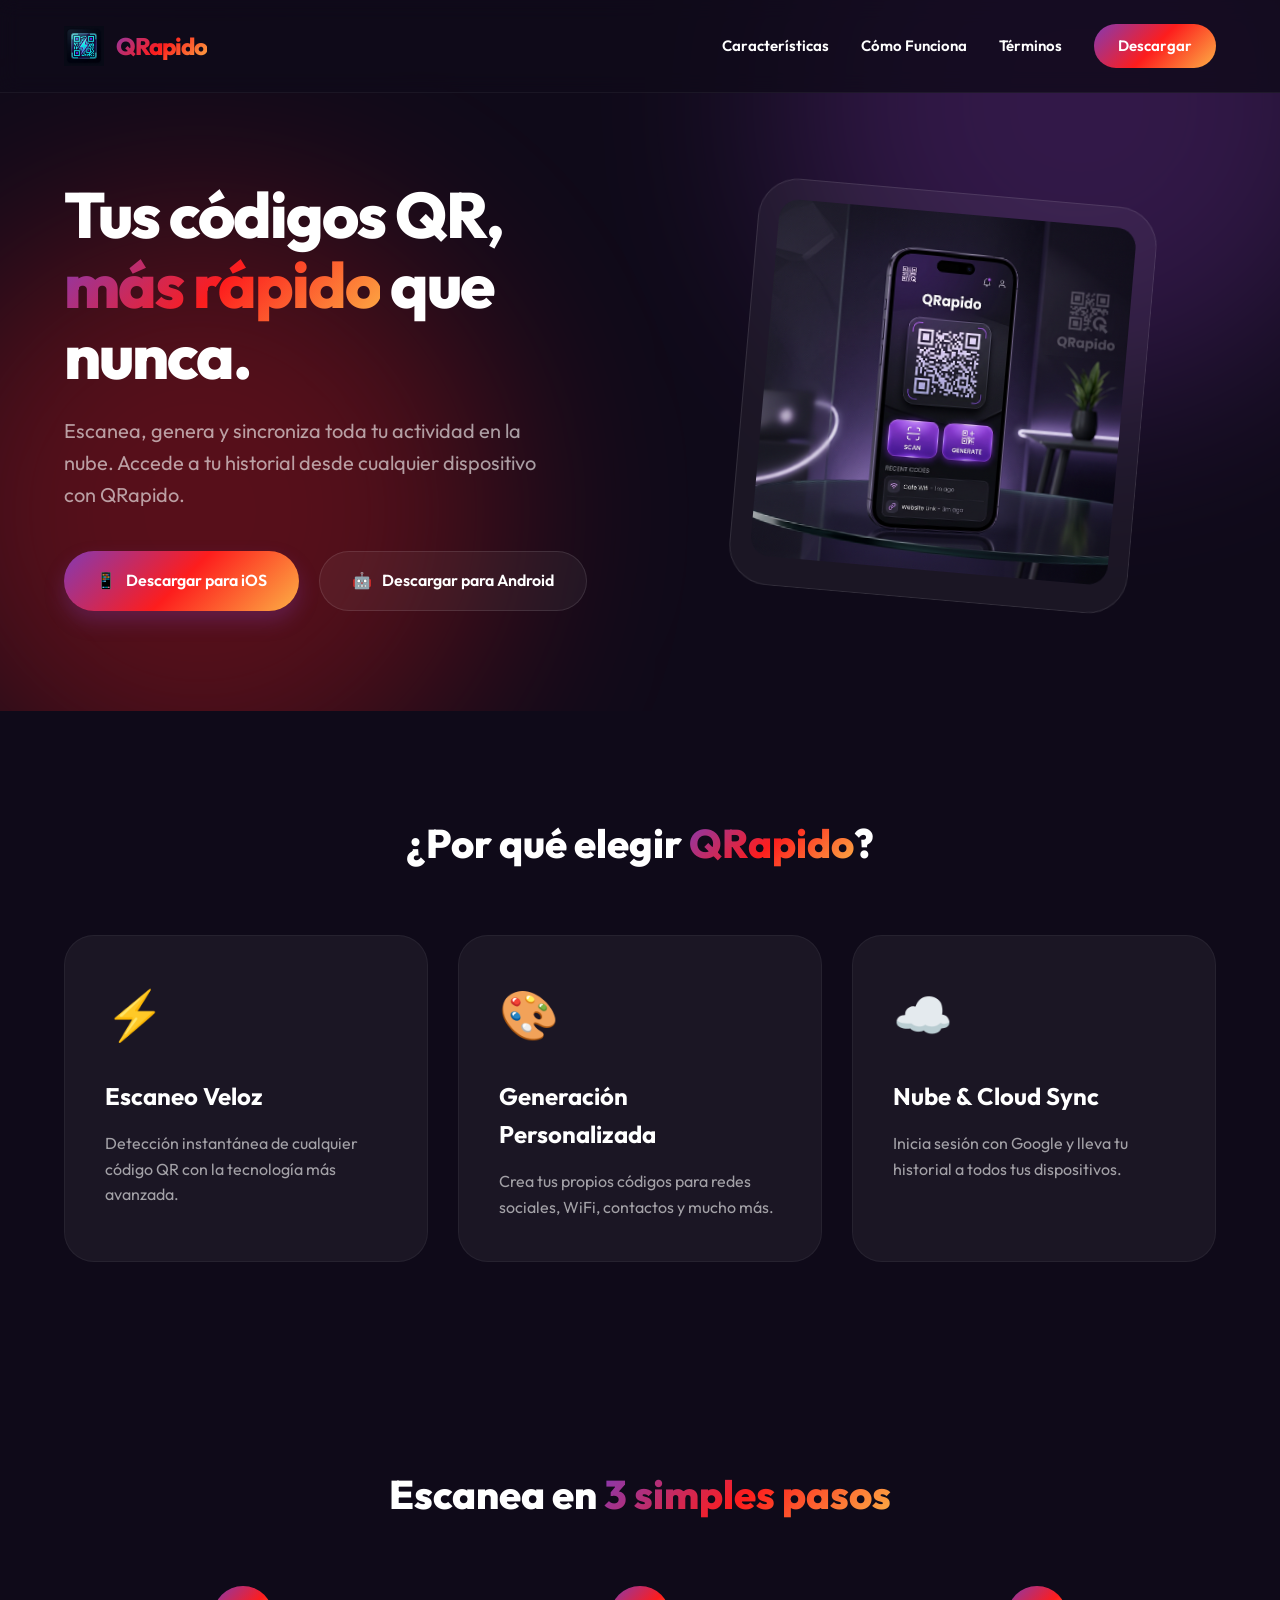
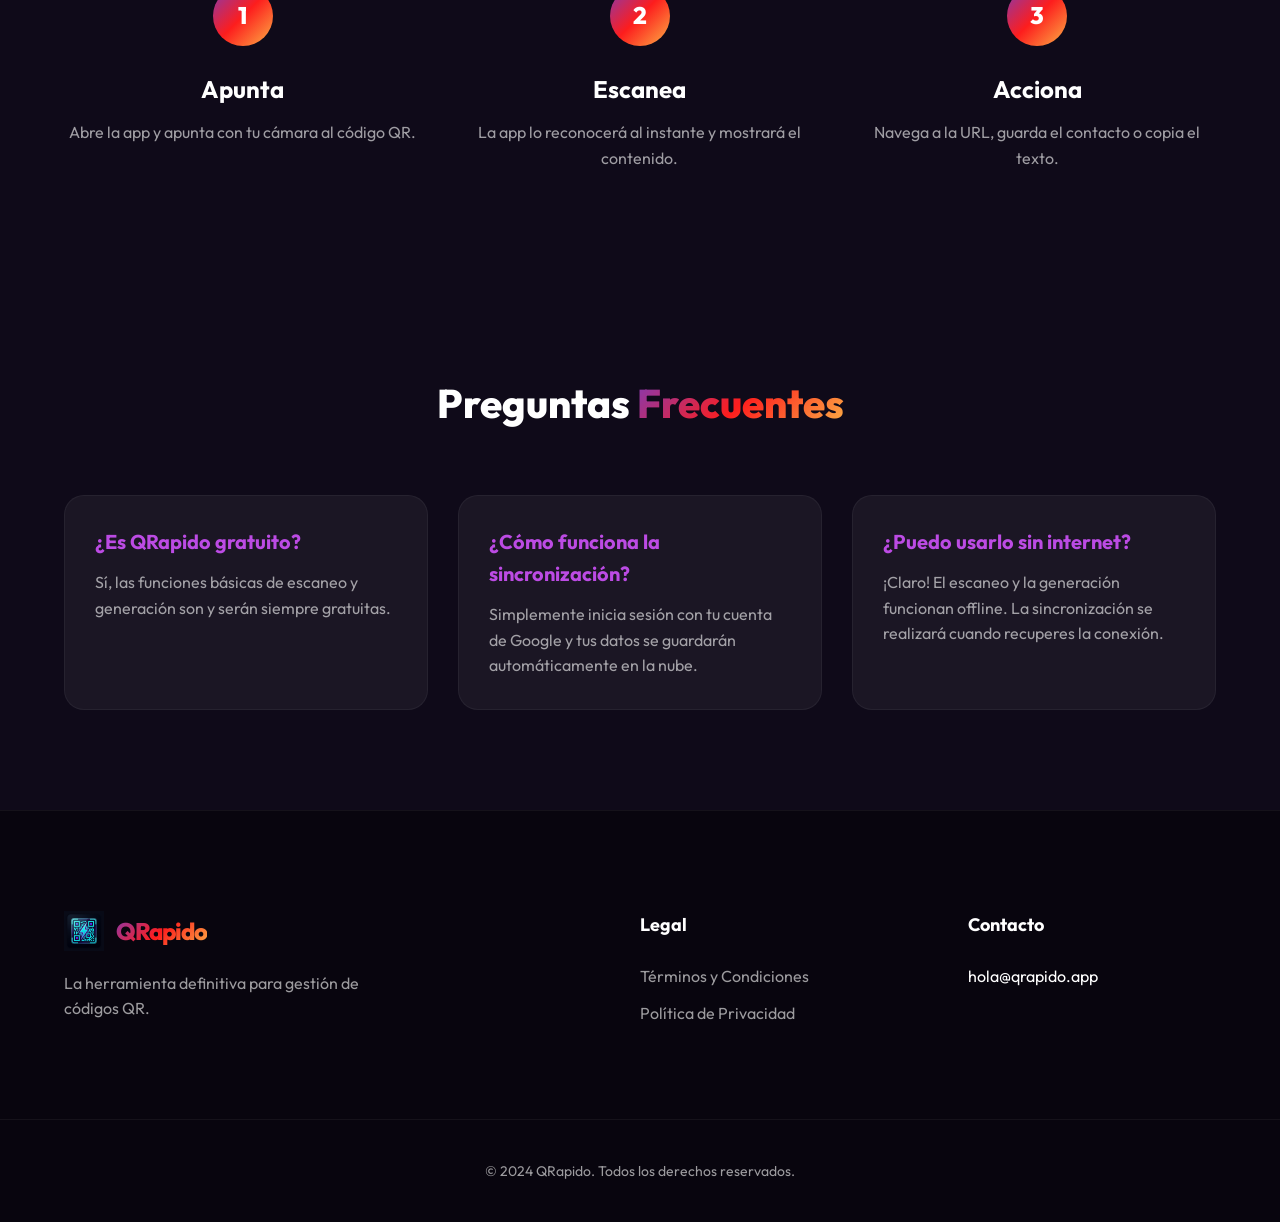
==== index.html @ 95e9070f "first commit" ====
<!DOCTYPE html>
<html lang="es">
<head>
    <meta charset="UTF-8">
    <meta name="viewport" content="width=device-width, initial-scale=1.0">
    <title>QRapido - Escanea y Genera QR al Instante</title>
    <meta name="description" content="QRapido es la forma más rápida de escanear y generar códigos QR con sincronización en la nube. Accede a tu historial desde cualquier lugar.">
    <link rel="preconnect" href="https://fonts.googleapis.com">
    <link rel="preconnect" href="https://fonts.gstatic.com" crossorigin>
    <link href="https://fonts.googleapis.com/css2?family=Outfit:wght@300;400;600;800&display=swap" rel="stylesheet">
    <link rel="stylesheet" href="style.css">
    <link rel="icon" href="logo.png">
</head>
<body>
    <header class="navbar">
        <div class="container">
            <div class="logo">
                <img src="logo.png" alt="QRapido Logo" class="logo-img">
                <span class="logo-text">QRapido</span>
            </div>
            <nav class="nav-links">
                <a href="#features">Características</a>
                <a href="#how-it-works">Cómo Funciona</a>
                <a href="terms.html">Términos</a>
                <a href="#" class="btn-primary-small">Descargar</a>
            </nav>
        </div>
    </header>

    <main>
        <section class="hero">
            <div class="container hero-grid">
                <div class="hero-content">
                    <h1 class="fade-in">Tus códigos QR, <span class="highlight">más rápido</span> que nunca.</h1>
                    <p class="fade-in delay-1">Escanea, genera y sincroniza toda tu actividad en la nube. Accede a tu historial desde cualquier dispositivo con QRapido.</p>
                    <div class="cta-buttons fade-in delay-2">
                        <a href="#" class="btn-primary">
                            <span class="icon">📱</span> Descargar para iOS
                        </a>
                        <a href="#" class="btn-secondary">
                            <span class="icon">🤖</span> Descargar para Android
                        </a>
                    </div>
                </div>
                <div class="hero-image-container fade-in delay-3">
                    <div class="glass-card">
                        <img src="mockup.png" alt="QRapido App Mockup" class="mockup-img">
                    </div>
                </div>
            </div>
            <div class="hero-bg-blobs">
                <div class="blob blob-1"></div>
                <div class="blob blob-2"></div>
            </div>
        </section>

        <section id="features" class="features">
            <div class="container">
                <h2 class="section-title">¿Por qué elegir <span class="highlight">QRapido</span>?</h2>
                <div class="features-grid">
                    <div class="feature-card">
                        <div class="feature-icon">⚡</div>
                        <h3>Escaneo Veloz</h3>
                        <p>Detección instantánea de cualquier código QR con la tecnología más avanzada.</p>
                    </div>
                    <div class="feature-card">
                        <div class="feature-icon">🎨</div>
                        <h3>Generación Personalizada</h3>
                        <p>Crea tus propios códigos para redes sociales, WiFi, contactos y mucho más.</p>
                    </div>
                    <div class="feature-card">
                        <div class="feature-icon">☁️</div>
                        <h3>Nube & Cloud Sync</h3>
                        <p>Inicia sesión con Google y lleva tu historial a todos tus dispositivos.</p>
                    </div>
                </div>
            </div>
        </section>

        <section id="how-it-works" class="how-it-works">
            <div class="container">
                <h2 class="section-title">Escanea en <span class="highlight">3 simples pasos</span></h2>
                <div class="steps-container">
                    <div class="step">
                        <div class="step-number">1</div>
                        <h3>Apunta</h3>
                        <p>Abre la app y apunta con tu cámara al código QR.</p>
                    </div>
                    <div class="step">
                        <div class="step-number">2</div>
                        <h3>Escanea</h3>
                        <p>La app lo reconocerá al instante y mostrará el contenido.</p>
                    </div>
                    <div class="step">
                        <div class="step-number">3</div>
                        <h3>Acciona</h3>
                        <p>Navega a la URL, guarda el contacto o copia el texto.</p>
                    </div>
                </div>
            </div>
        </section>
        <section id="faq" class="faq">
            <div class="container">
                <h2 class="section-title">Preguntas <span class="highlight">Frecuentes</span></h2>
                <div class="faq-grid">
                    <div class="faq-item">
                        <h4>¿Es QRapido gratuito?</h4>
                        <p>Sí, las funciones básicas de escaneo y generación son y serán siempre gratuitas.</p>
                    </div>
                    <div class="faq-item">
                        <h4>¿Cómo funciona la sincronización?</h4>
                        <p>Simplemente inicia sesión con tu cuenta de Google y tus datos se guardarán automáticamente en la nube.</p>
                    </div>
                    <div class="faq-item">
                        <h4>¿Puedo usarlo sin internet?</h4>
                        <p>¡Claro! El escaneo y la generación funcionan offline. La sincronización se realizará cuando recuperes la conexión.</p>
                    </div>
                </div>
            </div>
        </section>
    </main>

    <footer class="footer">
        <div class="container footer-grid">
            <div class="footer-brand">
                <div class="logo">
                    <img src="logo.png" alt="QRapido Logo" class="logo-img">
                    <span class="logo-text">QRapido</span>
                </div>
                <p>La herramienta definitiva para gestión de códigos QR.</p>
            </div>
            <div class="footer-links">
                <h4>Legal</h4>
                <ul>
                    <li><a href="terms.html">Términos y Condiciones</a></li>
                    <li><a href="privacy.html">Política de Privacidad</a></li>
                </ul>
            </div>
            <div class="footer-social">
                <h4>Contacto</h4>
                <p>hola@qrapido.app</p>
            </div>
        </div>
        <div class="footer-bottom">
            <p>&copy; 2024 QRapido. Todos los derechos reservados.</p>
        </div>
    </footer>
</body>
</html>
---- style.css ----
:root {
    --primary: #833ab4;
    --primary-gradient: linear-gradient(135deg, #833ab4 0%, #fd1d1d 50%, #fcb045 100%);
    --bg-dark: #0f0a19;
    --card-bg: rgba(255, 255, 255, 0.05);
    --text-white: #ffffff;
    --text-muted: rgba(255, 255, 255, 0.6);
    --accent: #bc4be4;
    --transition: all 0.3s cubic-bezier(0.4, 0, 0.2, 1);
}

* {
    margin: 0;
    padding: 0;
    box-sizing: border-box;
}

body {
    font-family: 'Outfit', sans-serif;
    background-color: var(--bg-dark);
    color: var(--text-white);
    line-height: 1.6;
    overflow-x: hidden;
}

.container {
    max-width: 1200px;
    margin: 0 auto;
    padding: 0 24px;
}

/* Navbar */
.navbar {
    padding: 24px 0;
    position: fixed;
    width: 100%;
    top: 0;
    z-index: 1000;
    background: rgba(15, 10, 25, 0.8);
    backdrop-filter: blur(10px);
    border-bottom: 1px solid rgba(255, 255, 255, 0.05);
}

.navbar .container {
    display: flex;
    justify-content: space-between;
    align-items: center;
}

.logo {
    display: flex;
    align-items: center;
    gap: 12px;
}

.logo-img {
    height: 40px;
}

.logo-text {
    font-size: 24px;
    font-weight: 800;
    letter-spacing: -1px;
    background: var(--primary-gradient);
    -webkit-background-clip: text;
    background-clip: text;
    -webkit-text-fill-color: transparent;
}

.nav-links {
    display: flex;
    gap: 32px;
    align-items: center;
}

.nav-links a {
    color: var(--text-white);
    text-decoration: none;
    font-weight: 600;
    font-size: 15px;
    transition: var(--transition);
}

.nav-links a:hover {
    color: var(--accent);
}

/* Buttons */
.btn-primary {
    background: var(--primary-gradient);
    padding: 16px 32px;
    border-radius: 50px;
    color: white;
    text-decoration: none;
    font-weight: 600;
    display: inline-flex;
    align-items: center;
    gap: 10px;
    transition: var(--transition);
    border: none;
    box-shadow: 0 10px 20px rgba(131, 58, 180, 0.3);
}

.btn-primary:hover {
    transform: translateY(-3px);
    box-shadow: 0 15px 30px rgba(131, 58, 180, 0.5);
}

.btn-secondary {
    background: rgba(255, 255, 255, 0.05);
    padding: 16px 32px;
    border-radius: 50px;
    color: white;
    text-decoration: none;
    font-weight: 600;
    display: inline-flex;
    align-items: center;
    gap: 10px;
    transition: var(--transition);
    border: 1px solid rgba(255, 255, 255, 0.1);
}

.btn-secondary:hover {
    background: rgba(255, 255, 255, 0.1);
    transform: translateY(-3px);
}

.btn-primary-small {
    background: var(--primary-gradient);
    padding: 10px 24px;
    border-radius: 50px;
    color: white;
    text-decoration: none;
    font-weight: 600;
    font-size: 14px;
}

/* Hero Section */
.hero {
    padding: 180px 0 100px;
    position: relative;
    overflow: hidden;
}

.hero-grid {
    display: grid;
    grid-template-columns: 1fr 1fr;
    gap: 60px;
    align-items: center;
}

.hero-content h1 {
    font-size: 64px;
    font-weight: 800;
    line-height: 1.1;
    margin-bottom: 24px;
    letter-spacing: -2px;
}

.highlight {
    background: var(--primary-gradient);
    -webkit-background-clip: text;
    background-clip: text;
    -webkit-text-fill-color: transparent;
}

.hero-content p {
    font-size: 20px;
    color: var(--text-muted);
    margin-bottom: 40px;
    max-width: 500px;
}

.cta-buttons {
    display: flex;
    gap: 20px;
}

.hero-image-container {
    position: relative;
    display: flex;
    justify-content: center;
}

.glass-card {
    background: var(--card-bg);
    backdrop-filter: blur(20px);
    border-radius: 40px;
    padding: 20px;
    border: 1px solid rgba(255, 255, 255, 0.1);
    transform: rotate(5deg);
    transition: var(--transition);
    max-width: 400px;
}

.glass-card:hover {
    transform: rotate(0deg) scale(1.05);
}

.mockup-img {
    width: 100%;
    border-radius: 20px;
}

/* Background Blobs */
.hero-bg-blobs .blob {
    position: absolute;
    width: 600px;
    height: 600px;
    border-radius: 50%;
    filter: blur(100px);
    z-index: -1;
    opacity: 0.3;
}

.blob-1 {
    top: -200px;
    right: -100px;
    background: #833ab4;
}

.blob-2 {
    bottom: -100px;
    left: -100px;
    background: #fd1d1d;
}

/* Features Section */
.features {
    padding: 100px 0;
}

.section-title {
    font-size: 40px;
    font-weight: 800;
    text-align: center;
    margin-bottom: 60px;
}

.features-grid {
    display: grid;
    grid-template-columns: repeat(3, 1fr);
    gap: 30px;
}

.feature-card {
    background: var(--card-bg);
    padding: 40px;
    border-radius: 30px;
    border: 1px solid rgba(255, 255, 255, 0.05);
    transition: var(--transition);
}

.feature-card:hover {
    background: rgba(255, 255, 255, 0.08);
    transform: translateY(-10px);
    border-color: rgba(255, 255, 255, 0.15);
}

.feature-icon {
    font-size: 48px;
    margin-bottom: 24px;
}

.feature-card h3 {
    font-size: 24px;
    margin-bottom: 16px;
    font-weight: 700;
}

.feature-card p {
    color: var(--text-muted);
}

/* How it works */
.how-it-works {
    padding: 100px 0;
}

.steps-container {
    display: flex;
    justify-content: space-between;
    gap: 40px;
    margin-top: 60px;
}

.step {
    flex: 1;
    text-align: center;
}

.step-number {
    width: 60px;
    height: 60px;
    background: var(--primary-gradient);
    border-radius: 50%;
    display: flex;
    align-items: center;
    justify-content: center;
    font-size: 24px;
    font-weight: 800;
    margin: 0 auto 24px;
    color: white;
}

.step h3 {
    font-size: 24px;
    margin-bottom: 12px;
}

.step p {
    color: var(--text-muted);
}

/* Footer */
.footer {
    padding: 100px 0 40px;
    background: #08050e;
    border-top: 1px solid rgba(255, 255, 255, 0.05);
}

.footer-grid {
    display: grid;
    grid-template-columns: 2fr 1fr 1fr;
    gap: 80px;
    margin-bottom: 80px;
}

.footer-brand p {
    margin-top: 20px;
    color: var(--text-muted);
    max-width: 300px;
}

.footer-links h4, .footer-social h4 {
    margin-bottom: 24px;
    font-size: 18px;
    font-weight: 700;
}

.footer-links ul {
    list-style: none;
}

.footer-links ul li {
    margin-bottom: 12px;
}

.footer-links a {
    color: var(--text-muted);
    text-decoration: none;
    transition: var(--transition);
}

.footer-links a:hover {
    color: var(--text-white);
}

.footer-bottom {
    text-align: center;
    padding-top: 40px;
    border-top: 1px solid rgba(255, 255, 255, 0.05);
    color: var(--text-muted);
    font-size: 14px;
}

/* FAQ Section */
.faq {
    padding: 100px 0;
}

.faq-grid {
    display: grid;
    grid-template-columns: repeat(auto-fit, minmax(300px, 1fr));
    gap: 30px;
}

.faq-item {
    background: var(--card-bg);
    padding: 30px;
    border-radius: 20px;
    border: 1px solid rgba(255, 255, 255, 0.05);
}

.faq-item h4 {
    font-size: 20px;
    margin-bottom: 12px;
    color: var(--accent);
}

.faq-item p {
    color: var(--text-muted);
}

/* Animations */
@keyframes fadeInUp {
    from {
        opacity: 0;
        transform: translateY(30px);
    }
    to {
        opacity: 1;
        transform: translateY(0);
    }
}

.fade-in {
    animation: fadeInUp 0.8s ease-out forwards;
}

.delay-1 { animation-delay: 0.2s; }
.delay-2 { animation-delay: 0.4s; }
.delay-3 { animation-delay: 0.6s; }

/* Responsive */
@media (max-width: 968px) {
    .hero-grid {
        grid-template-columns: 1fr;
        text-align: center;
    }
    
    .hero-content p {
        margin: 0 auto 40px;
    }
    
    .cta-buttons {
        justify-content: center;
    }
    
    .features-grid {
        grid-template-columns: 1fr;
    }
    
    .steps-container {
        flex-direction: column;
    }
    
    .hero-content h1 {
        font-size: 48px;
    }
    
    .footer-grid {
        grid-template-columns: 1fr;
        gap: 40px;
    }
}
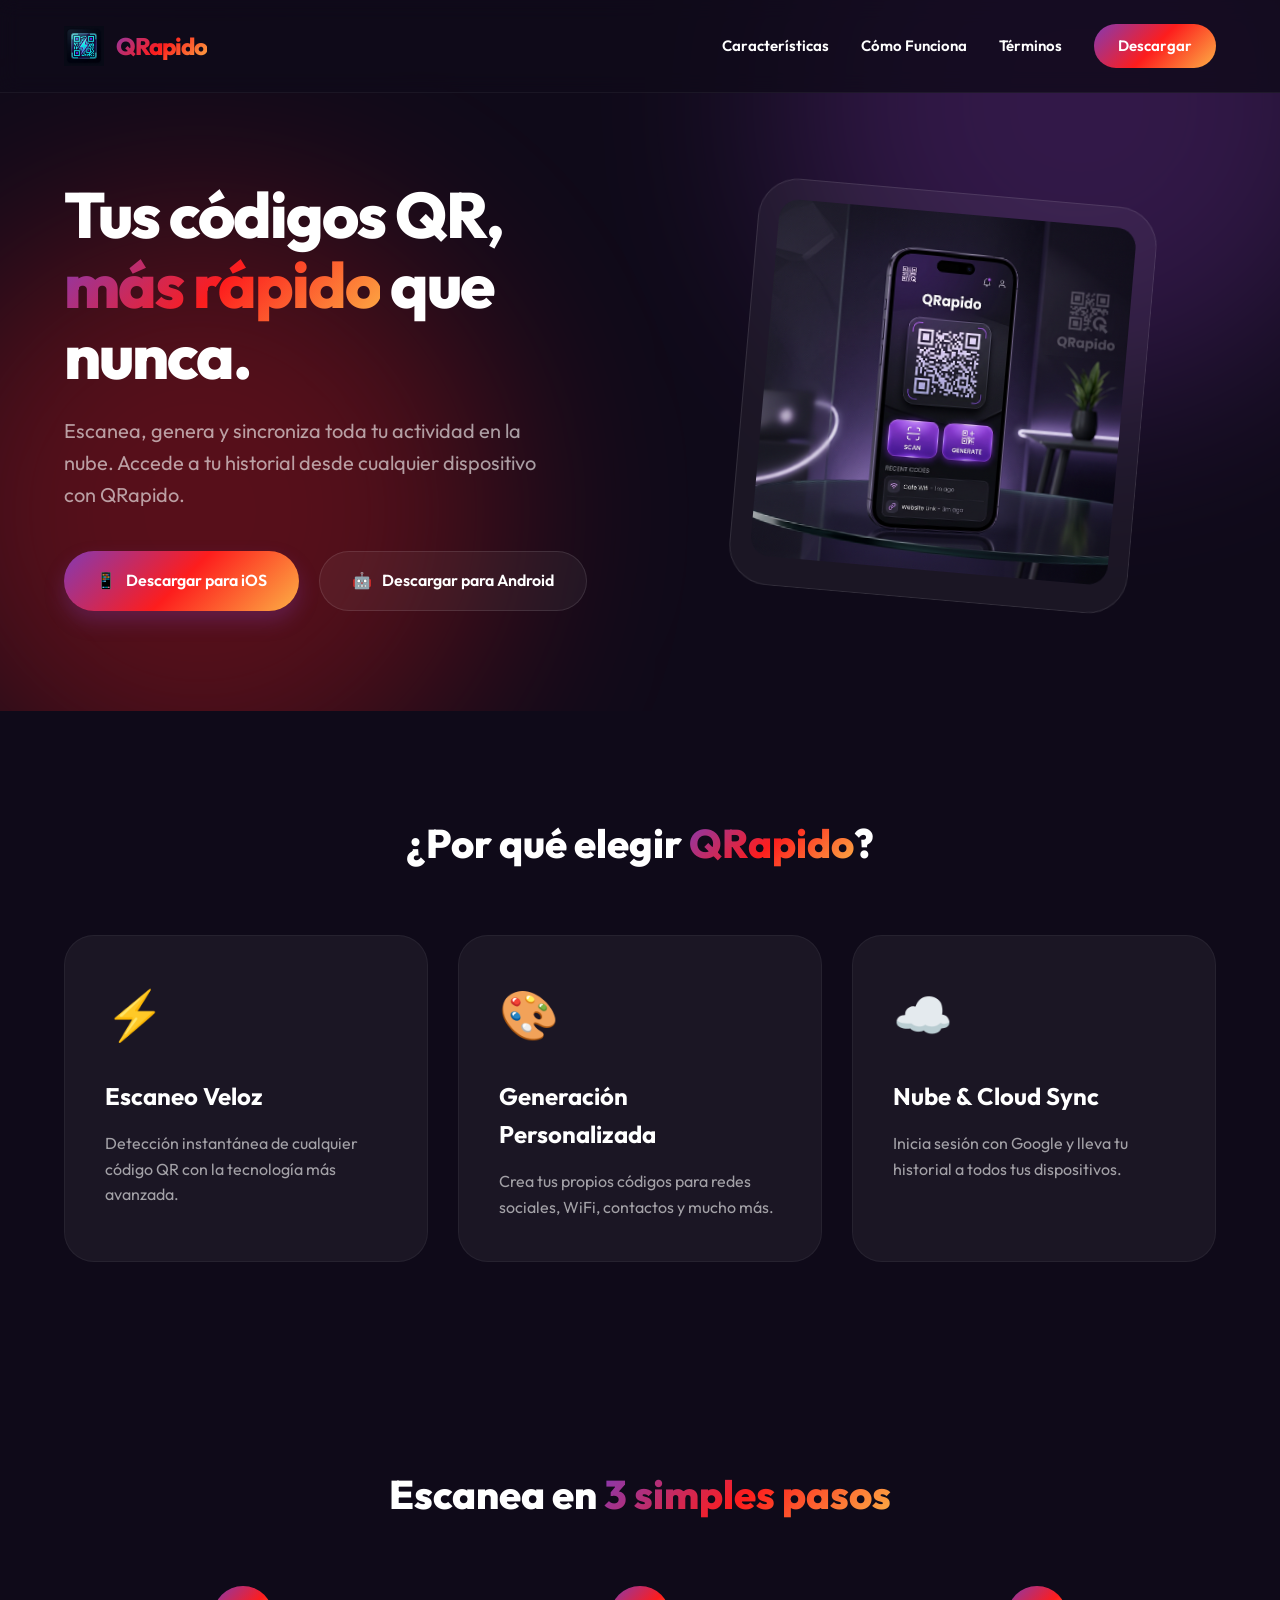
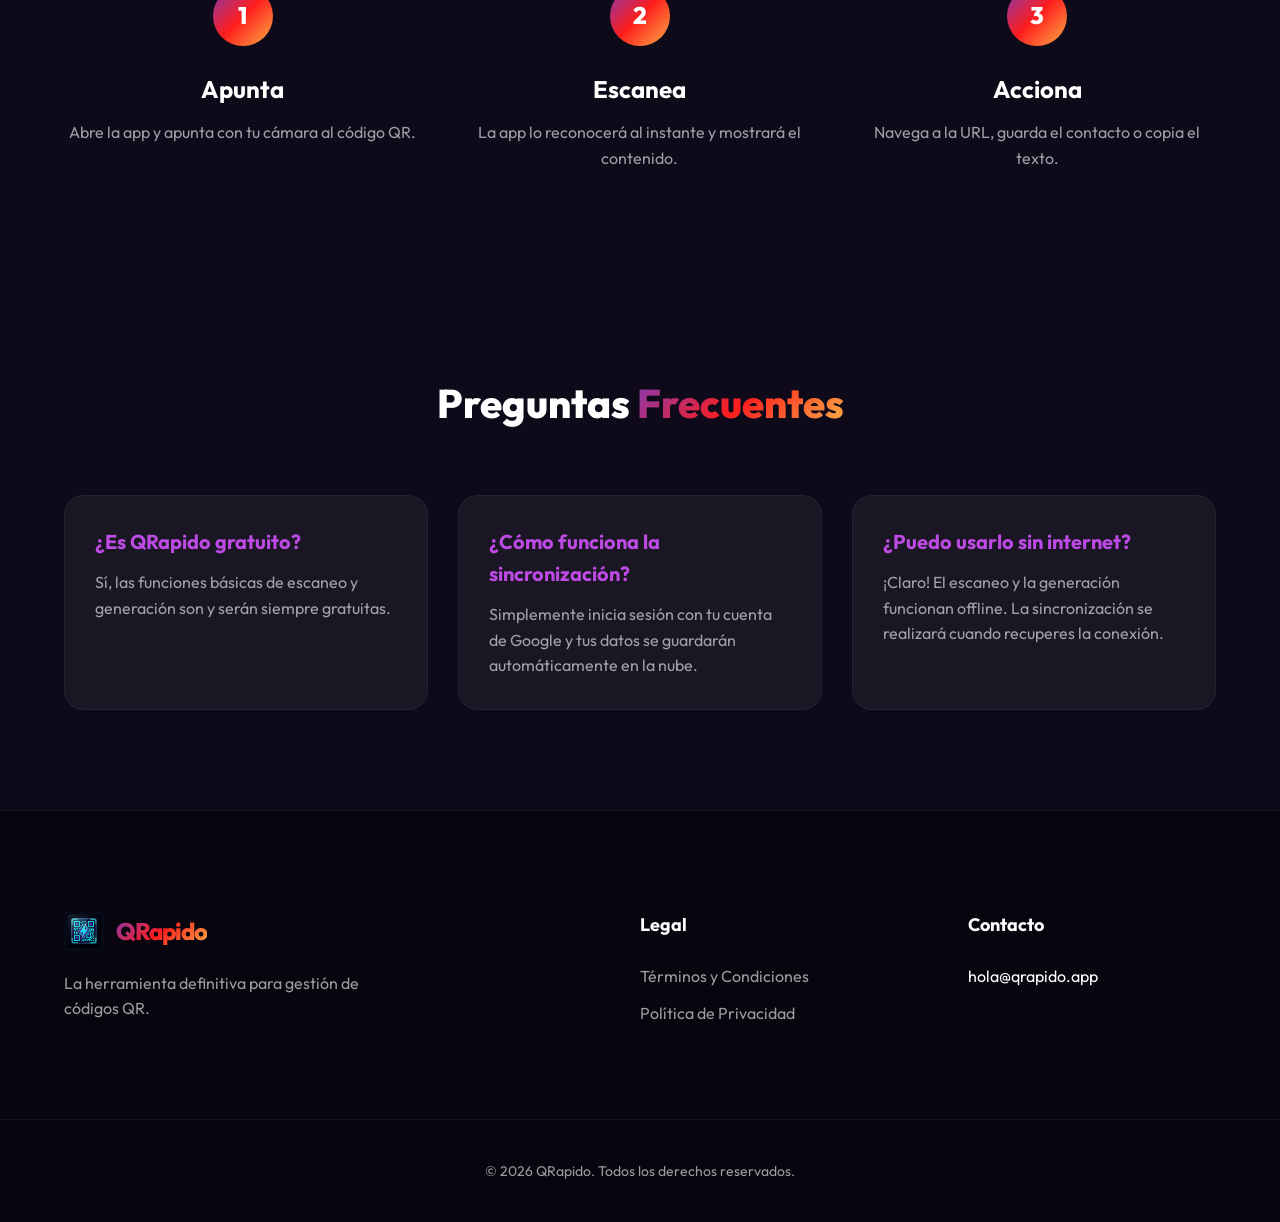
==== commit bfbab9d9: "feat: Update legal document dates and copyright year, adding camera permission details to the privac" ====
--- a/index.html
+++ b/index.html
@@ -5,11 +5,12 @@
     <meta name="viewport" content="width=device-width, initial-scale=1.0">
     <title>QRapido - Escanea y Genera QR al Instante</title>
     <meta name="description" content="QRapido es la forma más rápida de escanear y generar códigos QR con sincronización en la nube. Accede a tu historial desde cualquier lugar.">
+    <meta name="google-site-verification" content="fm8QwXPN1FKkkklTLNfBCJuHaO3D2OyOeUof0tLWshs" />
     <link rel="preconnect" href="https://fonts.googleapis.com">
     <link rel="preconnect" href="https://fonts.gstatic.com" crossorigin>
     <link href="https://fonts.googleapis.com/css2?family=Outfit:wght@300;400;600;800&display=swap" rel="stylesheet">
     <link rel="stylesheet" href="style.css">
-    <link rel="icon" href="logo.png">
+    <link rel="icon" href="favicon.png">
 </head>
 <body>
     <header class="navbar">
@@ -142,7 +143,7 @@
             </div>
         </div>
         <div class="footer-bottom">
-            <p>&copy; 2024 QRapido. Todos los derechos reservados.</p>
+            <p>&copy; 2026 QRapido. Todos los derechos reservados.</p>
         </div>
     </footer>
 </body>
